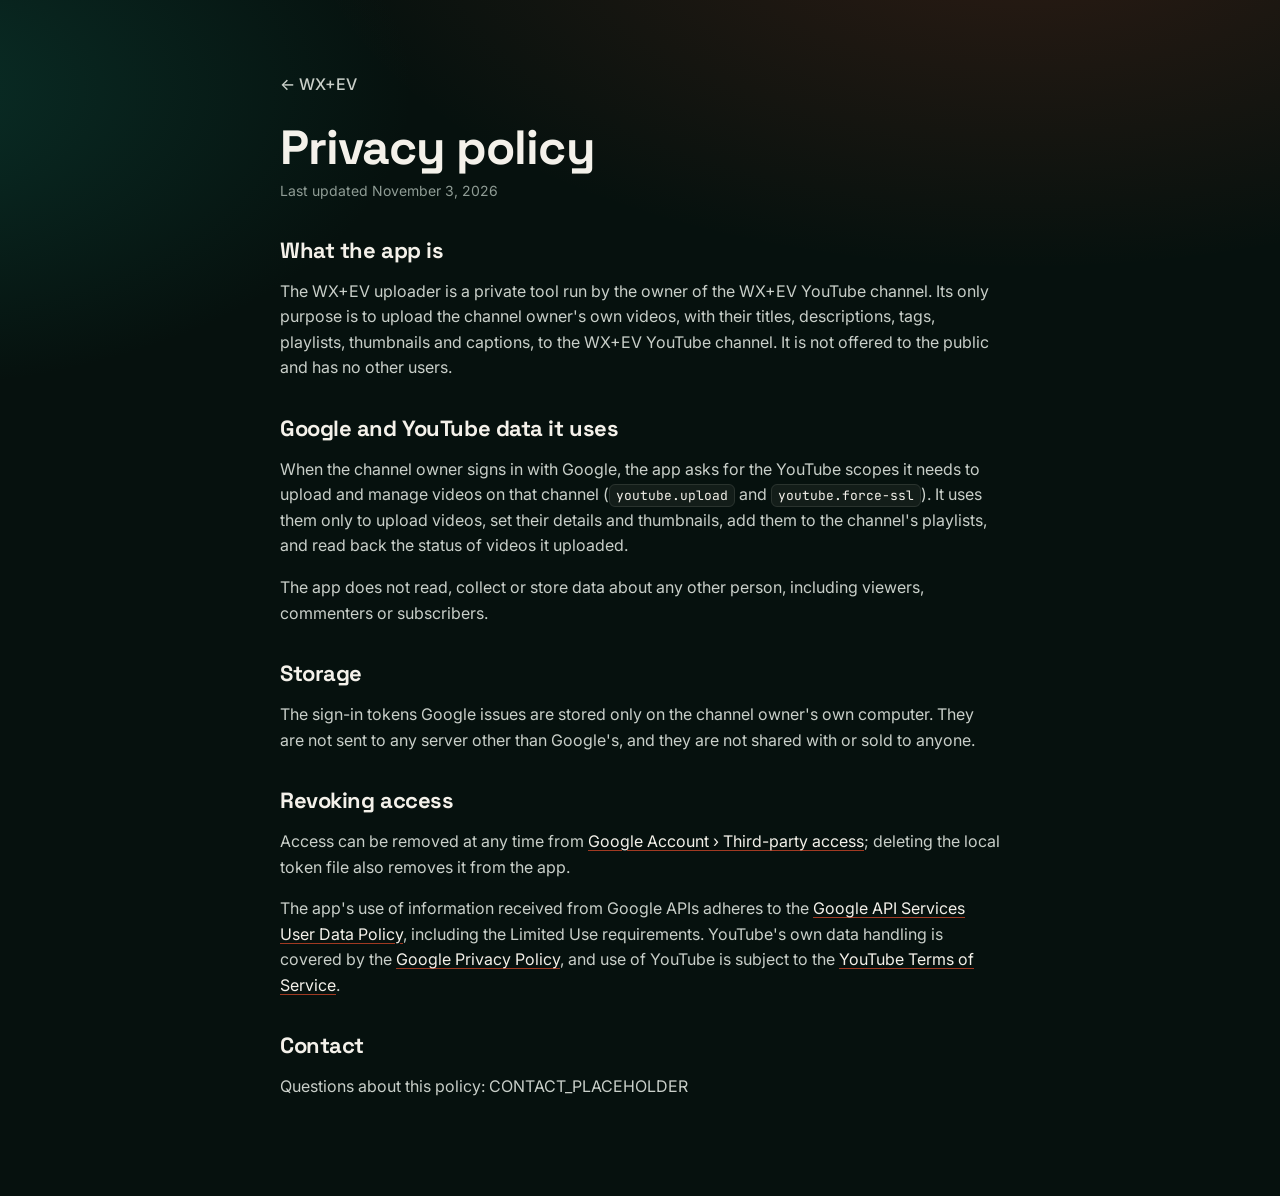
==== privacy.html @ 87328f44 "WX+EV homepage" ====
<!doctype html>
<html lang="en">
<head>
<meta charset="utf-8">
<meta name="viewport" content="width=device-width,initial-scale=1">
<meta name="theme-color" content="#06110e">
<title>WX+EV Privacy Policy</title>
<link rel="icon" href="favicon.png">
<link rel="preconnect" href="https://fonts.googleapis.com">
<link rel="preconnect" href="https://fonts.gstatic.com" crossorigin>
<link rel="stylesheet" href="https://fonts.googleapis.com/css2?family=Inter:wght@400;500;600&family=JetBrains+Mono:wght@400;500&family=Space+Grotesk:wght@500;600;700&display=swap">
<link rel="stylesheet" href="style.css">
</head>
<body class="plain">
<main>
<p><a href="./">&larr; WX+EV</a></p>
<h1>Privacy policy</h1>
<p class="tag">Last updated November 3, 2026</p>

<h2>What the app is</h2>
<p>The WX+EV uploader is a private tool run by the owner of the WX+EV YouTube channel. Its only purpose is to upload the channel owner's own videos, with their titles, descriptions, tags, playlists, thumbnails and captions, to the WX+EV YouTube channel. It is not offered to the public and has no other users.</p>

<h2>Google and YouTube data it uses</h2>
<p>When the channel owner signs in with Google, the app asks for the YouTube scopes it needs to upload and manage videos on that channel (<code>youtube.upload</code> and <code>youtube.force-ssl</code>). It uses them only to upload videos, set their details and thumbnails, add them to the channel's playlists, and read back the status of videos it uploaded.</p>
<p>The app does not read, collect or store data about any other person, including viewers, commenters or subscribers.</p>

<h2>Storage</h2>
<p>The sign-in tokens Google issues are stored only on the channel owner's own computer. They are not sent to any server other than Google's, and they are not shared with or sold to anyone.</p>

<h2>Revoking access</h2>
<p>Access can be removed at any time from <a href="https://myaccount.google.com/permissions">Google Account &rsaquo; Third-party access</a>; deleting the local token file also removes it from the app.</p>
<p>The app's use of information received from Google APIs adheres to the <a href="https://developers.google.com/terms/api-services-user-data-policy">Google API Services User Data Policy</a>, including the Limited Use requirements. YouTube's own data handling is covered by the <a href="https://policies.google.com/privacy">Google Privacy Policy</a>, and use of YouTube is subject to the <a href="https://www.youtube.com/t/terms">YouTube Terms of Service</a>.</p>

<h2>Contact</h2>
<p>Questions about this policy: CONTACT_PLACEHOLDER</p>
</main>
</body>
</html>
---- style.css ----
/* WX+EV — hbb4.github.io
   Brand: ink #F4F1EA, tower red #E24C2C, green #0E5648 (branding/wxplusev/README.md). The site is dark by design:
   it sits under a live night/day sky, so every panel carries its own dark glass for legibility. */

:root {
  color-scheme: dark;
  --bg: #06110e;
  --panel: rgba(10, 24, 20, 0.74);
  --panel-solid: #0d1f1a;
  --panel-2: rgba(244, 241, 234, 0.05);
  --line: rgba(244, 241, 234, 0.10);
  --line-2: rgba(244, 241, 234, 0.20);
  --ink: #f4f1ea;
  --ink-2: #c9cfc9;
  --muted: #8f9c95;
  --red: #e24c2c;
  --red-hi: #f0603f;
  --green: #0e5648;
  --win: #2ea883;     /* validated against --panel-solid (dark): CVD ΔE 9.5, contrast >= 3:1 */
  --loss: #e2563a;
  --gold: #f2b45a;
  --radius: 18px;
  --display: "Space Grotesk", ui-sans-serif, system-ui, sans-serif;
  --body: "Inter", ui-sans-serif, system-ui, -apple-system, "Segoe UI", sans-serif;
  --mono: "JetBrains Mono", ui-monospace, SFMono-Regular, Menlo, monospace;
}

*, *::before, *::after { box-sizing: border-box; }
html { scroll-behavior: smooth; -webkit-text-size-adjust: 100%; }
body {
  margin: 0; background: var(--bg); color: var(--ink);
  font: 400 16px/1.6 var(--body);
  -webkit-font-smoothing: antialiased; overflow-x: hidden;
}
a { color: var(--ink); text-decoration-color: rgba(226, 76, 44, 0.7); text-underline-offset: 3px; }
a:hover { color: #fff; text-decoration-color: var(--red); }
img { max-width: 100%; }
.sr-only { position: absolute; width: 1px; height: 1px; overflow: hidden; clip: rect(0 0 0 0); white-space: nowrap; }
.muted { color: var(--muted); }
:focus-visible { outline: 2px solid var(--gold); outline-offset: 3px; border-radius: 6px; }

/* ---------- the sky ---------- */
#sky { position: fixed; inset: 0; width: 100%; height: 100%; z-index: 0; display: block; }
.veil {
  position: fixed; inset: 0; z-index: 1; pointer-events: none;
  background: linear-gradient(180deg, rgba(6, 17, 14, 0.25), rgba(6, 17, 14, 0.92));
  opacity: var(--veil, 0); transition: opacity 0.2s linear;
}
.topbar, .hero, main, .site-foot { position: relative; z-index: 2; }

/* ---------- top bar ---------- */
.topbar {
  position: fixed; top: 0; left: 0; right: 0; z-index: 10;
  display: flex; align-items: center; justify-content: space-between; gap: 16px;
  padding: max(12px, env(safe-area-inset-top)) max(20px, env(safe-area-inset-right)) 12px max(20px, env(safe-area-inset-left));
  transition: background 0.3s, backdrop-filter 0.3s, border-color 0.3s;
  border-bottom: 1px solid transparent;
}
.topbar.solid { background: rgba(6, 17, 14, 0.72); backdrop-filter: blur(14px); -webkit-backdrop-filter: blur(14px); border-bottom-color: var(--line); }
.brand { display: flex; align-items: center; gap: 10px; text-decoration: none; font: 700 18px/1 var(--display); letter-spacing: 0.02em; }
.brand img { border-radius: 50%; }
.links { display: flex; align-items: center; gap: 4px; }
.links a { text-decoration: none; color: var(--ink-2); font-size: 14px; font-weight: 500; padding: 8px 12px; border-radius: 999px; }
.links a:hover { color: var(--ink); background: var(--panel-2); }
.links a.yt { color: var(--ink); background: rgba(226, 76, 44, 0.16); border: 1px solid rgba(226, 76, 44, 0.45); }
.links a.yt:hover { background: rgba(226, 76, 44, 0.3); }
@media (max-width: 640px) { .links a:not(.yt) { display: none; } }

/* ---------- hero ---------- */
.hero { min-height: 100svh; display: flex; flex-direction: column; justify-content: center; align-items: center; padding: 96px 16px 150px; text-align: center; }
.hero-inner { max-width: 720px; display: flex; flex-direction: column; align-items: center; }
.logo { width: clamp(150px, 26vw, 250px); height: auto; filter: drop-shadow(0 8px 30px rgba(0, 0, 0, 0.45)); animation: rise 1.2s cubic-bezier(.2,.7,.2,1) both; }
.eyebrow {
  margin: 8px 0 0; font: 600 13px/1.3 var(--display); letter-spacing: 0.22em; text-transform: uppercase;
  color: var(--ink); text-shadow: 0 1px 12px rgba(0, 0, 0, 0.6); animation: rise 1.2s 0.1s cubic-bezier(.2,.7,.2,1) both;
}
.lede {
  margin: 14px 0 0; font: 500 clamp(16px, 1.9vw, 19px)/1.55 var(--body); color: var(--ink);
  text-shadow: 0 1px 2px rgba(0, 0, 0, 0.5), 0 2px 24px rgba(0, 0, 0, 0.55); max-width: 46ch;
  animation: rise 1.2s 0.2s cubic-bezier(.2,.7,.2,1) both;
}
.cta { display: flex; flex-wrap: wrap; gap: 12px; justify-content: center; margin-top: 28px; animation: rise 1.2s 0.3s cubic-bezier(.2,.7,.2,1) both; }
.btn {
  display: inline-flex; align-items: center; gap: 8px; padding: 12px 20px; border-radius: 999px;
  font: 600 15px/1 var(--body); text-decoration: none; transition: transform 0.15s, background 0.2s, box-shadow 0.2s;
}
.btn:hover { transform: translateY(-1px); }
.btn-red { background: var(--red); color: #fff; box-shadow: 0 8px 30px rgba(226, 76, 44, 0.35); }
.btn-red:hover { background: var(--red-hi); color: #fff; }
.btn-ghost { color: var(--ink); background: rgba(6, 17, 14, 0.35); border: 1px solid var(--line-2); backdrop-filter: blur(8px); -webkit-backdrop-filter: blur(8px); }
.btn-ghost:hover { background: rgba(6, 17, 14, 0.55); }
@keyframes rise { from { opacity: 0; transform: translateY(14px); } to { opacity: 1; transform: none; } }

.skybar {
  position: absolute; left: 50%; bottom: max(28px, env(safe-area-inset-bottom)); transform: translateX(-50%);
  width: min(560px, calc(100% - 32px)); padding: 10px 12px 10px 14px; border-radius: 16px;
  background: rgba(6, 17, 14, 0.5); border: 1px solid var(--line); backdrop-filter: blur(12px); -webkit-backdrop-filter: blur(12px);
  display: flex; flex-direction: column; gap: 8px;
}
.readout { display: flex; align-items: center; gap: 8px; font: 500 12.5px/1.2 var(--mono); color: var(--ink-2); white-space: nowrap; overflow: hidden; }
.readout .sep { color: var(--muted); }
.readout #sky-time { color: var(--ink); }
.wxline { font: 400 11px/1.3 var(--mono); color: var(--muted); white-space: nowrap; overflow: hidden; text-overflow: ellipsis; margin-top: -4px; }
.wxline:empty { display: none; }
.chip.icon { padding: 6px 8px; }
.dot { width: 8px; height: 8px; border-radius: 50%; background: var(--muted); flex: none; }
.dot.live { background: var(--red); box-shadow: 0 0 0 0 rgba(226, 76, 44, 0.6); animation: pulse 2s infinite; }
@keyframes pulse { 0% { box-shadow: 0 0 0 0 rgba(226, 76, 44, 0.55); } 70% { box-shadow: 0 0 0 8px rgba(226, 76, 44, 0); } 100% { box-shadow: 0 0 0 0 rgba(226, 76, 44, 0); } }
.scrub { display: flex; align-items: center; gap: 10px; }
.chip {
  display: inline-flex; align-items: center; gap: 6px; padding: 6px 10px; border-radius: 999px; cursor: pointer;
  font: 500 12px/1 var(--body); color: var(--ink-2); background: var(--panel-2); border: 1px solid var(--line);
}
.chip:hover { color: var(--ink); border-color: var(--line-2); }
.chip[aria-pressed="true"] { color: var(--ink); background: rgba(226, 76, 44, 0.18); border-color: rgba(226, 76, 44, 0.5); }
input[type="range"] { flex: 1; min-width: 0; appearance: none; -webkit-appearance: none; background: transparent; height: 24px; cursor: pointer; }
input[type="range"]::-webkit-slider-runnable-track {
  height: 4px; border-radius: 4px;
  background: linear-gradient(90deg, #0b1430 0%, #1b2a55 22%, #e58a4e 28%, #8fc3ec 40%, #8fc3ec 62%, #f1a04a 72%, #6a3d72 78%, #0b1430 86%, #0b1430 100%);
}
input[type="range"]::-moz-range-track { height: 4px; border-radius: 4px; background: linear-gradient(90deg, #0b1430 0%, #1b2a55 22%, #e58a4e 28%, #8fc3ec 40%, #8fc3ec 62%, #f1a04a 72%, #6a3d72 78%, #0b1430 86%, #0b1430 100%); }
input[type="range"]::-webkit-slider-thumb { -webkit-appearance: none; width: 16px; height: 16px; margin-top: -6px; border-radius: 50%; background: var(--ink); border: 3px solid var(--red); box-shadow: 0 2px 8px rgba(0,0,0,.5); }
input[type="range"]::-moz-range-thumb { width: 12px; height: 12px; border-radius: 50%; background: var(--ink); border: 3px solid var(--red); }


/* ---------- sections ---------- */
.band { padding: clamp(56px, 7vw, 88px) 0; }
.wrap { width: min(1120px, 100% - 32px); margin: 0 auto; }
.wrap.narrow { width: min(720px, 100% - 32px); }
.kicker { margin: 0 0 10px; font: 600 12px/1 var(--display); letter-spacing: 0.22em; text-transform: uppercase; color: var(--red-hi); }
h2 { margin: 0 0 16px; font: 700 clamp(28px, 4.6vw, 46px)/1.08 var(--display); letter-spacing: -0.02em; text-wrap: balance; }
h2 .accent { color: var(--muted); }
h3 { margin: 0 0 8px; font: 600 22px/1.2 var(--display); }
.sub { margin: 0 0 32px; max-width: 60ch; color: var(--ink-2); font-size: 17px; }
.panel {
  background: var(--panel); border: 1px solid var(--line); border-radius: var(--radius);
  backdrop-filter: blur(18px) saturate(1.2); -webkit-backdrop-filter: blur(18px) saturate(1.2);
}

/* what */
.duo { display: grid; grid-template-columns: repeat(2, minmax(0, 1fr)); gap: 20px; margin-top: 36px; }
.duo .panel { padding: 28px; }
.duo p { color: var(--ink-2); margin: 0 0 20px; }
.panel-icon { width: 52px; height: 52px; border-radius: 14px; display: grid; place-items: center; margin-bottom: 18px; }
.panel-icon svg { width: 34px; height: 34px; }
.sky-icon { background: linear-gradient(160deg, #f2b45a, #e24c2c); }
.sky-icon circle { fill: #fff6df; } .sky-icon path { fill: rgba(6, 17, 14, 0.85); } .sky-icon .tw { fill: none; stroke: rgba(6,17,14,.85); stroke-width: 2; }
.pick-icon { background: linear-gradient(160deg, #2ea883, #0e5648); }
.pick-icon path { fill: rgba(244, 241, 234, 0.9); } .pick-icon .ln { fill: none; stroke: #fff; stroke-width: 2.5; stroke-linecap: round; stroke-linejoin: round; }
.mini { display: grid; grid-template-columns: repeat(3, minmax(0, 1fr)); gap: 12px; margin: 0; padding-top: 18px; border-top: 1px solid var(--line); }
.mini dt { font-size: 12px; color: var(--muted); }
.mini dd { margin: 2px 0 0; font: 600 16px/1.3 var(--display); }
.ph { font-family: var(--mono) !important; letter-spacing: 0.02em; color: var(--ink-2); }
@media (max-width: 820px) { .duo { grid-template-columns: 1fr; } }

/* how: the flow */
.flow { display: grid; grid-template-columns: minmax(0, 1.7fr) 40px minmax(0, 1fr); align-items: center; gap: 0 12px; }
.lanes { display: grid; gap: 18px; }
.lane { position: relative; padding: 20px 18px 18px; border-radius: var(--radius); background: var(--panel); border: 1px solid var(--line); backdrop-filter: blur(18px); -webkit-backdrop-filter: blur(18px); }
.lane-label { position: absolute; top: -10px; left: 16px; padding: 3px 10px; border-radius: 999px; font: 600 11px/1.2 var(--display); letter-spacing: 0.14em; text-transform: uppercase; background: var(--bg); border: 1px solid var(--line-2); }
.lane[data-lane="sky"] .lane-label { color: var(--gold); }
.lane[data-lane="pick"] .lane-label { color: var(--win); }
.lane[data-lane="video"] .lane-label { color: var(--red-hi); }
.steps { list-style: none; margin: 0; padding: 0; display: grid; grid-auto-flow: column; grid-auto-columns: minmax(0, 1fr); gap: 10px; counter-reset: s; }
.lane[data-lane="video"] .steps { grid-auto-flow: row; }
.steps li { position: relative; padding: 12px 12px 12px; border-radius: 12px; background: var(--panel-2); border: 1px solid var(--line); counter-increment: s; }
.steps li b { display: block; font: 600 15px/1.2 var(--display); margin-bottom: 4px; }
.steps li b::before { content: counter(s, decimal-leading-zero); display: block; font: 500 11px/1 var(--mono); color: var(--muted); margin-bottom: 6px; }
.steps li span { display: block; font-size: 13px; line-height: 1.45; color: var(--ink-2); }
/* a pulse travelling along each lane */
.lane::after {
  content: ""; position: absolute; left: 18px; right: 18px; bottom: 7px; height: 2px; border-radius: 2px;
  background: linear-gradient(90deg, transparent, var(--c, var(--gold)), transparent) no-repeat;
  background-size: 30% 100%; animation: flow 3.6s linear infinite; opacity: 0.85;
}
.lane[data-lane="pick"]::after { --c: var(--win); animation-delay: -1.2s; }
.lane[data-lane="video"]::after { --c: var(--red-hi); left: auto; right: 7px; top: 22px; bottom: 22px; width: 2px; height: auto; background: linear-gradient(180deg, transparent, var(--red-hi), transparent) no-repeat; background-size: 100% 30%; animation-name: flow-v; }
@keyframes flow { from { background-position: -40% 0; } to { background-position: 140% 0; } }
@keyframes flow-v { from { background-position: 0 -40%; } to { background-position: 0 140%; } }
.merge svg { width: 40px; height: 100%; min-height: 260px; display: block; }
.merge path { fill: none; stroke: var(--line-2); stroke-width: 2; stroke-dasharray: 4 6; animation: dash 1.2s linear infinite; vector-effect: non-scaling-stroke; }
@keyframes dash { to { stroke-dashoffset: -20; } }
@media (max-width: 920px) {
  .flow { grid-template-columns: 1fr; gap: 18px; }
  .merge { display: none; }
  .steps { grid-auto-flow: row; }
  .steps li { padding-left: 52px; }
  .steps li b::before { position: absolute; left: 14px; top: 14px; }
  .lane::after { left: auto; right: 7px; top: 22px; bottom: 22px; width: 2px; height: auto; background: linear-gradient(180deg, transparent, var(--c, var(--gold)), transparent) no-repeat; background-size: 100% 30%; animation-name: flow-v; }
}

/* record */
.notice { display: flex; gap: 10px; align-items: flex-start; padding: 12px 16px; margin: 4px 0 24px; border-radius: 12px; color: var(--ink); background: rgba(242, 180, 90, 0.12); border: 1px solid rgba(242, 180, 90, 0.4); font-size: 14px; }
.notice svg { color: var(--gold); flex: none; margin-top: 2px; }

.pick-card { padding: 22px 24px; margin-bottom: 24px; position: relative; overflow: hidden; }
.pick-card::before { content: ""; position: absolute; inset: 0 auto 0 0; width: 4px; background: var(--red); }
.pc-head { display: flex; justify-content: space-between; align-items: center; gap: 12px; }
.pc-eyebrow { font: 700 12px/1 var(--display); letter-spacing: 0.22em; text-transform: uppercase; color: var(--red-hi); }
.pc-ex { font: 500 12px/1 var(--mono); color: var(--muted); }
.pc-title { margin: 10px 0 14px; font-size: clamp(20px, 2.6vw, 26px); }
.pc-side { display: flex; align-items: center; gap: 12px; margin-bottom: 18px; }
.bubble { padding: 6px 12px; border-radius: 999px; font: 700 14px/1 var(--display); letter-spacing: 0.06em; color: #fff; }
.bubble.yes { background: #1f7a5f; } .bubble.no { background: #a13a26; }
.pc-bin { font: 600 22px/1 var(--display); }
.pc-nums { display: grid; grid-template-columns: repeat(3, minmax(0, 1fr)); gap: 12px; }
.pc-nums > div { padding: 12px 14px; border-radius: 12px; background: var(--panel-2); border: 1px solid var(--line); }
.pc-nums .k { display: block; font: 600 11px/1.2 var(--display); letter-spacing: 0.14em; text-transform: uppercase; color: var(--muted); }
.pc-nums .v { display: block; margin-top: 6px; font: 600 clamp(22px, 3.4vw, 32px)/1 var(--display); font-variant-numeric: tabular-nums; }
.pc-line { margin: 14px 0 0; color: var(--ink-2); }
.pc-line b { color: var(--ink); }

.controls { display: flex; flex-wrap: wrap; gap: 10px; margin-bottom: 18px; }
.seg { display: inline-flex; align-items: center; padding: 3px; border-radius: 999px; background: var(--panel); border: 1px solid var(--line); backdrop-filter: blur(12px); -webkit-backdrop-filter: blur(12px); }
.seg-label { padding: 0 8px 0 10px; font-size: 12px; color: var(--muted); }
.seg button { border: 0; background: transparent; color: var(--ink-2); font: 500 13px/1 var(--body); padding: 8px 12px; border-radius: 999px; cursor: pointer; }
.seg button:hover { color: var(--ink); }
.seg button[aria-pressed="true"] { background: var(--ink); color: var(--bg); }

.tiles { display: grid; grid-template-columns: repeat(4, minmax(0, 1fr)); gap: 14px; margin-bottom: 18px; }
.tile { padding: 18px 18px 16px; border-radius: var(--radius); background: var(--panel); border: 1px solid var(--line); backdrop-filter: blur(18px); -webkit-backdrop-filter: blur(18px); display: flex; flex-direction: column; min-width: 0; }
.tile .label { font-size: 13px; color: var(--ink-2); }
.tile .value { margin-top: 6px; font: 600 clamp(26px, 3.6vw, 36px)/1.05 var(--display); font-variant-numeric: tabular-nums; letter-spacing: -0.01em; white-space: nowrap; overflow: hidden; text-overflow: ellipsis; }
.tile .foot { margin-top: 6px; font-size: 12px; color: var(--muted); }
@media (max-width: 820px) { .tiles { grid-template-columns: repeat(2, minmax(0, 1fr)); } .pc-nums { grid-template-columns: 1fr; } .pc-nums > div { display: flex; justify-content: space-between; align-items: baseline; } .pc-nums .v { margin: 0; } }

.charts { display: grid; grid-template-columns: repeat(2, minmax(0, 1fr)); gap: 14px; }
.chart { margin: 0; padding: 18px 18px 12px; min-width: 0; }
.chart.wide { grid-column: 1 / -1; }
.chart figcaption { display: flex; flex-wrap: wrap; align-items: baseline; gap: 4px 10px; margin-bottom: 8px; }
.chart figcaption b { font: 600 16px/1.2 var(--display); }
.chart figcaption > span { font-size: 13px; color: var(--muted); }
.legend { margin-left: auto; display: inline-flex; align-items: center; gap: 6px; font-size: 13px; color: var(--ink-2) !important; }
.sw { display: inline-block; width: 10px; height: 10px; border-radius: 3px; margin-left: 6px; }
.sw.win { background: var(--win); } .sw.loss { background: var(--loss); }
.legend .diag { display: inline-block; width: 16px; height: 1px; background: var(--ink-2); transform: rotate(-35deg); margin-right: 2px; }
.plot { position: relative; width: 100%; }
.plot svg { display: block; width: 100%; overflow: visible; }
.plot .grid line { stroke: var(--line); stroke-width: 1; shape-rendering: crispEdges; }
.plot .zero { stroke: var(--line-2); stroke-width: 1; shape-rendering: crispEdges; }
.plot text { fill: var(--muted); font: 400 11px var(--mono); }
.plot .lbl { fill: var(--ink-2); font: 500 12px var(--body); }
.plot .lbl-strong { fill: var(--ink); font: 600 12px var(--body); }
.plot .hair { stroke: var(--line-2); stroke-width: 1; }
.plot .hit { fill: transparent; cursor: crosshair; }
.plot .wm { fill: rgba(244, 241, 234, 0.06); font: 700 34px var(--display); letter-spacing: 0.2em; }
.tip {
  position: absolute; z-index: 5; pointer-events: none; min-width: 160px; max-width: 260px; padding: 10px 12px; border-radius: 10px;
  background: rgba(6, 17, 14, 0.96); border: 1px solid var(--line-2); box-shadow: 0 10px 30px rgba(0, 0, 0, 0.45);
  font-size: 12.5px; line-height: 1.45; color: var(--ink-2); opacity: 0; transform: translateY(4px); transition: opacity 0.12s, transform 0.12s;
}
.tip.on { opacity: 1; transform: none; }
.tip b { color: var(--ink); font-weight: 600; }
.tip .row { display: flex; justify-content: space-between; gap: 14px; }
.tip .row span:last-child { color: var(--ink); font-family: var(--mono); }
.tip .res { display: inline-flex; align-items: center; gap: 6px; }
.tip .res i { width: 8px; height: 8px; border-radius: 2px; display: inline-block; }
@media (max-width: 820px) { .charts { grid-template-columns: 1fr; } }

.table-view { margin-top: 14px; padding: 0; overflow: hidden; }
.table-view summary { cursor: pointer; padding: 14px 18px; font-weight: 500; color: var(--ink-2); }
.table-view summary:hover { color: var(--ink); }
.table-scroll { overflow-x: auto; max-height: 420px; border-top: 1px solid var(--line); }
table { width: 100%; border-collapse: collapse; font-size: 13px; }
th, td { padding: 8px 14px; text-align: left; white-space: nowrap; border-bottom: 1px solid var(--line); }
th { position: sticky; top: 0; background: var(--panel-solid); color: var(--muted); font-weight: 500; }
td.n, th.n { text-align: right; font-family: var(--mono); font-variant-numeric: tabular-nums; }
td .res i { display: inline-block; width: 8px; height: 8px; border-radius: 2px; margin-right: 6px; }

.fine { margin: 18px 0 0; font-size: 13px; color: var(--muted); max-width: 80ch; }

/* uploader */
#uploader p:not(.kicker) { color: var(--ink-2); font-size: 17px; }

/* footer */
.site-foot { padding: 48px 0 calc(48px + env(safe-area-inset-bottom)); border-top: 1px solid var(--line); background: rgba(6, 17, 14, 0.9); }
.site-foot .wrap { display: grid; gap: 14px; }
.foot-brand { display: flex; align-items: center; gap: 12px; font: 700 20px/1 var(--display); }
.foot-brand img { border-radius: 50%; }
.site-foot p { margin: 0; font-size: 14px; }
.site-foot nav { display: flex; flex-wrap: wrap; gap: 18px; font-size: 14px; }

.social-row { display: flex; flex-wrap: wrap; align-items: center; gap: 6px; margin-top: 6px; }
.social-row a { display: inline-grid; place-items: center; width: 36px; height: 36px; border-radius: 50%; color: var(--muted); text-decoration: none; transition: color 0.15s, background 0.15s; }
.social-row a:hover { color: var(--ink); background: var(--panel-2); }
.social-row a.all { width: auto; height: auto; padding: 6px 10px; border-radius: 999px; font-size: 13px; }

/* ---------- plain pages (privacy, socials, 404) ---------- */
body.plain { background:
  radial-gradient(1200px 600px at 80% -10%, rgba(226, 76, 44, 0.18), transparent 60%),
  radial-gradient(900px 500px at -10% 10%, rgba(14, 86, 72, 0.45), transparent 60%), var(--bg); background-attachment: fixed; min-height: 100vh; }
body.plain main { width: min(720px, 100% - 32px); margin: 0 auto; padding: 56px 0 80px; }
body.plain h1 { font: 700 clamp(32px, 5vw, 48px)/1.1 var(--display); letter-spacing: -0.02em; margin: 24px 0 6px; }
body.plain h2 { font-size: 22px; margin: 36px 0 10px; }
body.plain p { color: var(--ink-2); }
body.plain .tag { color: var(--muted); font-size: 14px; margin-top: 0; }
body.plain code { font: 13px var(--mono); padding: 2px 6px; border-radius: 6px; background: var(--panel-2); border: 1px solid var(--line); color: var(--ink); }
body.plain main > p:first-child a { text-decoration: none; color: var(--ink-2); font-weight: 500; }

@media (prefers-reduced-motion: reduce) {
  *, *::before, *::after { animation: none !important; transition: none !important; }
  html { scroll-behavior: auto; }
}
@media (max-width: 480px) { .hide-sm { display: none; } }

/* socials */
.soc-head { display: flex; align-items: center; gap: 18px; margin: 20px 0 8px; }
.soc-head img { border-radius: 50%; }
.soc-head h1 { margin: 0 0 4px !important; }
.soc-head .tag { margin: 0; }
.sg h2 { margin-bottom: 4px !important; }
.sg .tag { margin: 0 0 14px; }
.cards { list-style: none; margin: 0; padding: 0; display: grid; grid-template-columns: repeat(2, minmax(0, 1fr)); gap: 10px; }
.card { display: flex; align-items: center; gap: 14px; padding: 14px 16px; border-radius: 14px; text-decoration: none; background: var(--panel); border: 1px solid var(--line); transition: border-color 0.15s, background 0.15s, transform 0.15s; }
.card:hover { border-color: var(--line-2); background: rgba(14, 30, 26, 0.85); transform: translateY(-1px); }
.card .ic { width: 40px; height: 40px; border-radius: 12px; display: grid; place-items: center; background: var(--panel-2); color: var(--ink); flex: none; }
.card .who { display: flex; flex-direction: column; min-width: 0; }
.card .who b { font: 600 15px/1.2 var(--display); color: var(--ink); }
.card .who span { font: 400 13px/1.3 var(--mono); color: var(--muted); overflow: hidden; text-overflow: ellipsis; white-space: nowrap; }
.card .arrow { margin-left: auto; color: var(--muted); flex: none; }
.cards li:target .card, .cards li.hl .card { border-color: rgba(226, 76, 44, 0.7); box-shadow: 0 0 0 3px rgba(226, 76, 44, 0.18); }
@media (max-width: 560px) { .cards { grid-template-columns: 1fr; } }
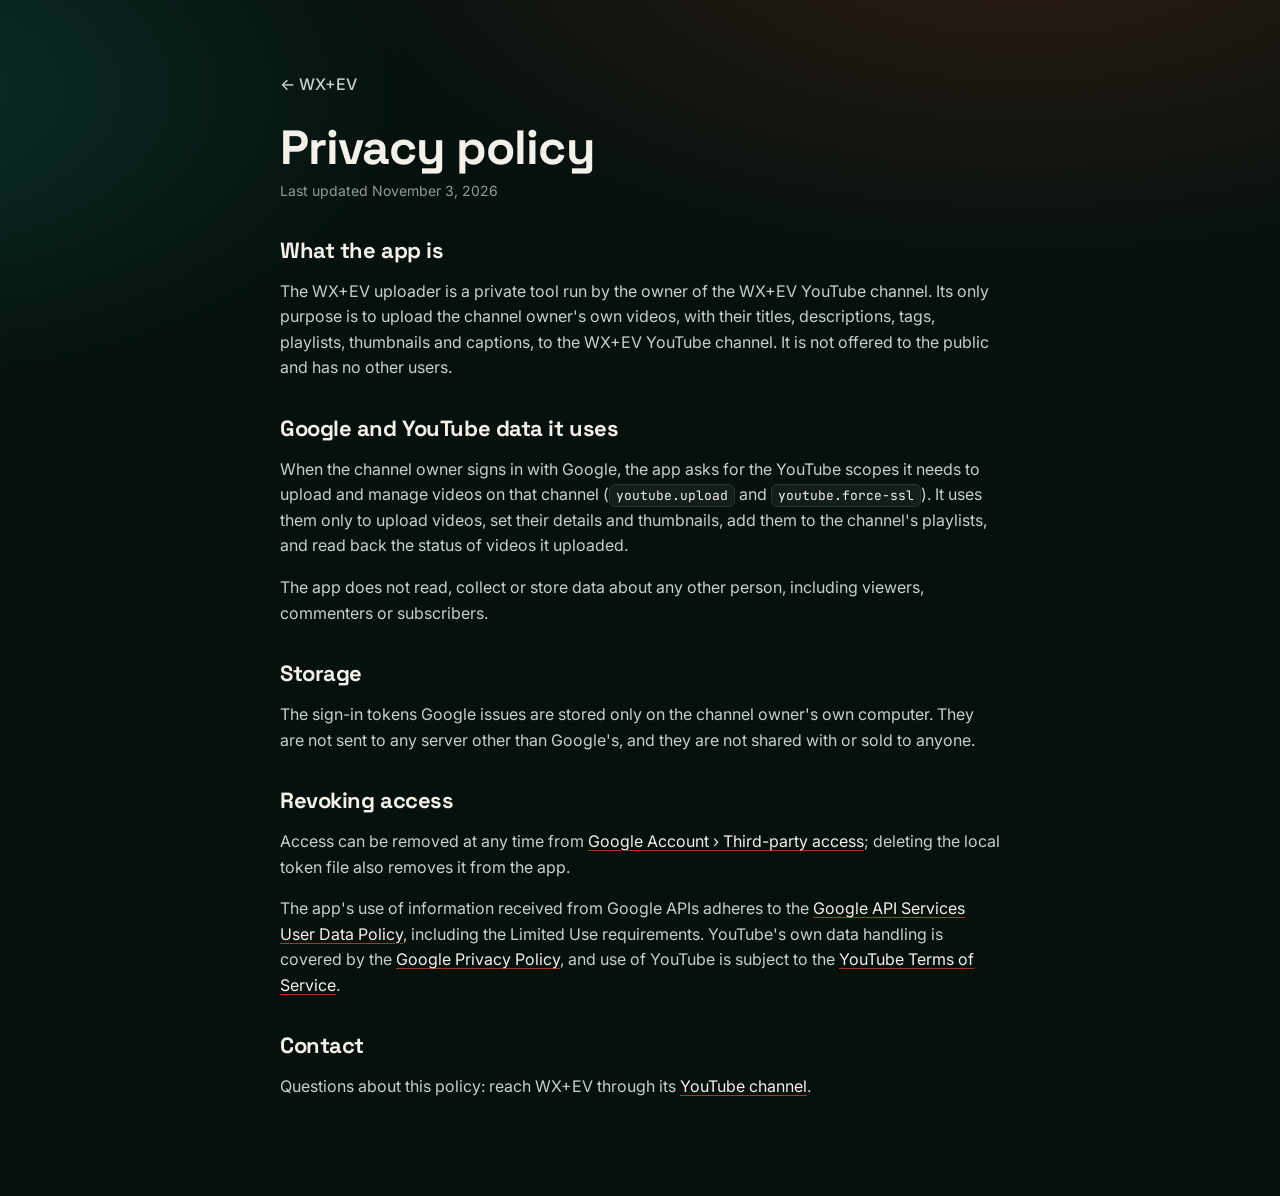
==== commit e2cb30b2: "Privacy contact points to the YouTube channel; ignore .DS_Store Co-Authored-By: Claude Opus 5.5 <nor" ====
--- a/privacy.html
+++ b/privacy.html
@@ -32,7 +32,7 @@
 <p>The app's use of information received from Google APIs adheres to the <a href="https://developers.google.com/terms/api-services-user-data-policy">Google API Services User Data Policy</a>, including the Limited Use requirements. YouTube's own data handling is covered by the <a href="https://policies.google.com/privacy">Google Privacy Policy</a>, and use of YouTube is subject to the <a href="https://www.youtube.com/t/terms">YouTube Terms of Service</a>.</p>
 
 <h2>Contact</h2>
-<p>Questions about this policy: CONTACT_PLACEHOLDER</p>
+<p>Questions about this policy: reach WX+EV through its <a href="https://www.youtube.com/@WXplusEV" rel="noopener">YouTube channel</a>.</p>
 </main>
 </body>
 </html>
